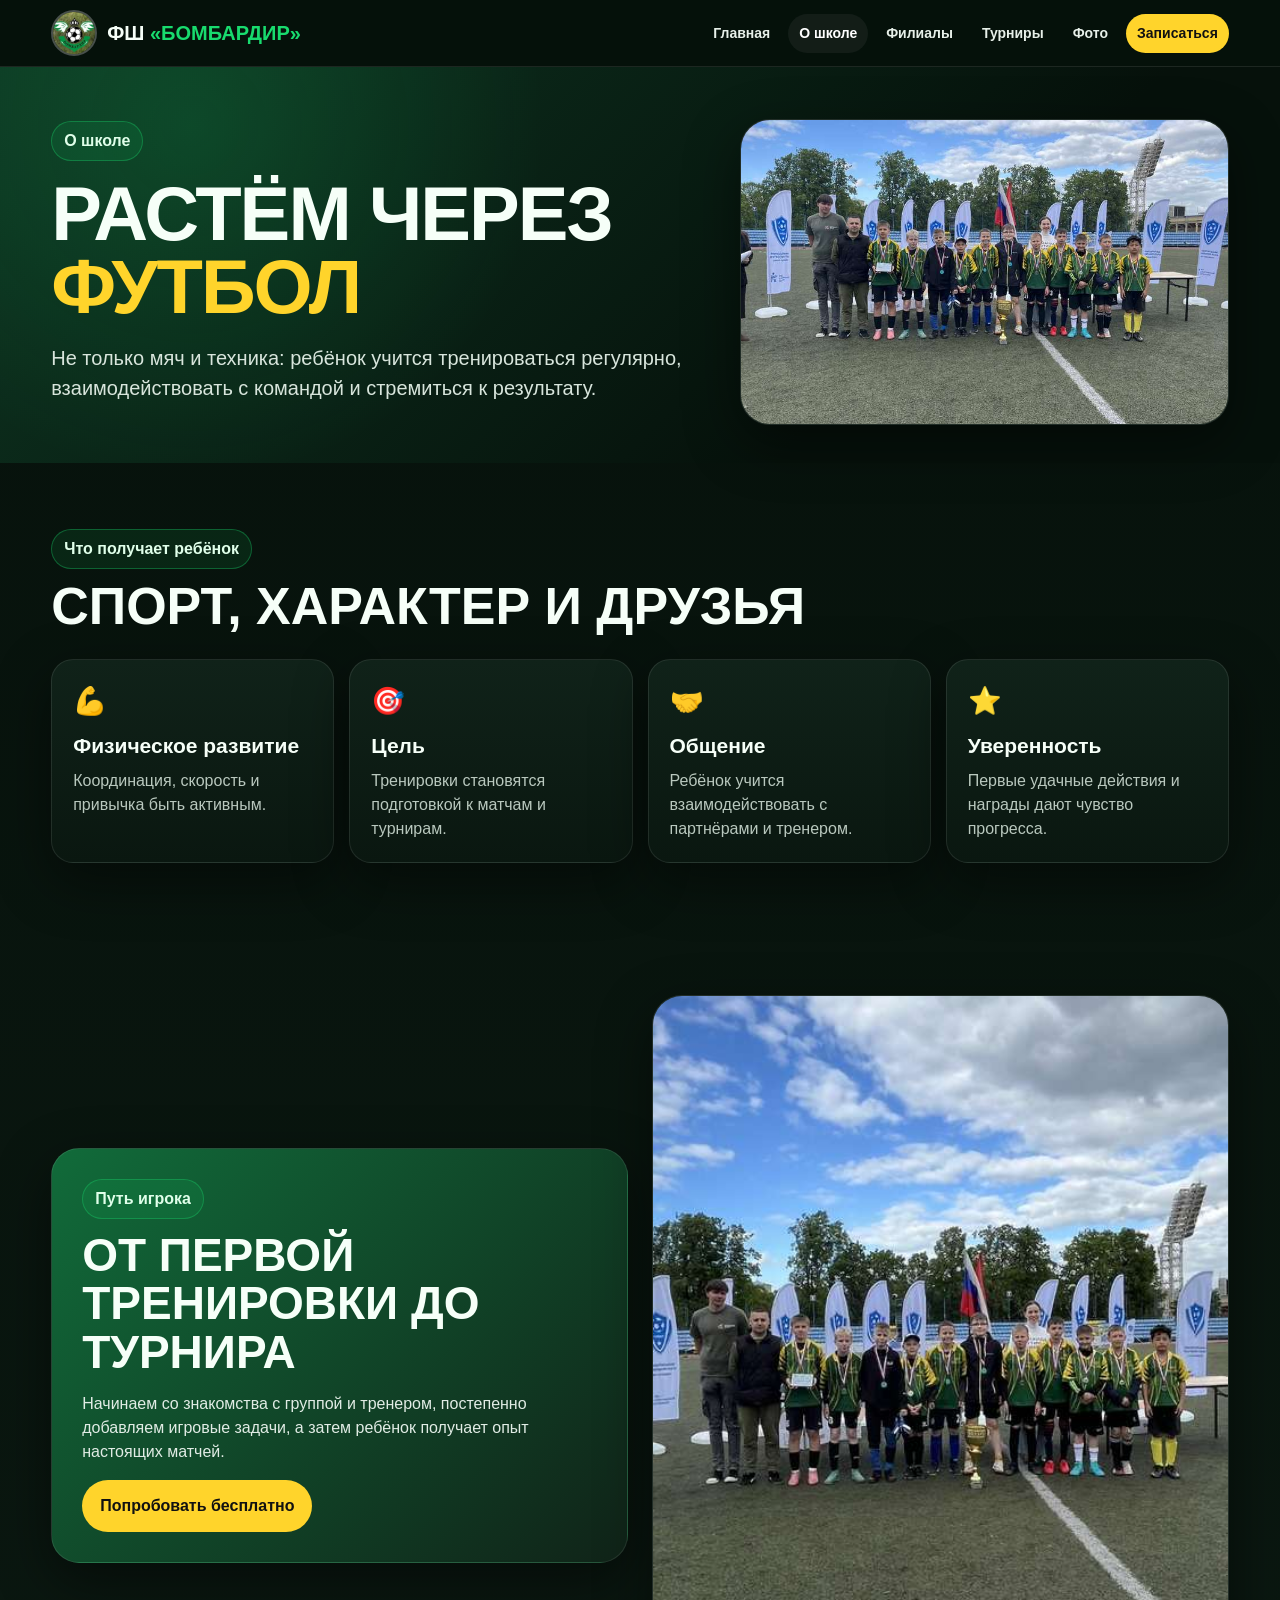
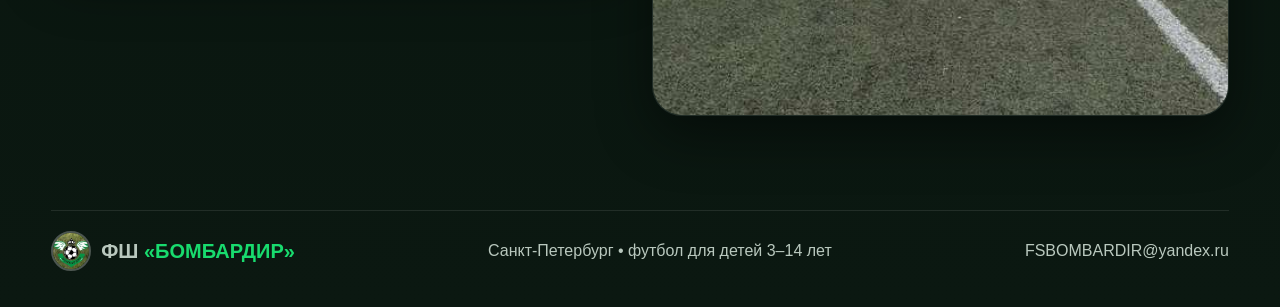
==== about.html @ 9c45136e "Add files via upload" ====
<!doctype html><html lang="ru"><head><meta charset="utf-8"><meta name="viewport" content="width=device-width,initial-scale=1"><title>О футбольной школе — ФШ «Бомбардир»</title><meta name="description" content="О футбольной школе «Бомбардир»: развитие детей, тренировки, команда и турниры."><link rel="stylesheet" href="style.css"></head><body><header class="top"><div class="wrap topin"><a class="brand" href="index.html"><img src="[data-uri]" alt="Логотип ФШ Бомбардир"><span>ФШ <b>«БОМБАРДИР»</b></span></a><nav class="nav"><a class="" href="index.html">Главная</a><a class="active " href="about.html">О школе</a><a class="" href="branches.html">Филиалы</a><a class="" href="tournaments.html">Турниры</a><a class="" href="gallery.html">Фото</a><a class="cta" href="trial.html">Записаться</a></nav></div></header><main><section class="pagehero"><div class="wrap pageheroGrid"><div><span class="eyebrow">О школе</span><h1>Растём через <span>футбол</span></h1><p class="lead">Не только мяч и техника: ребёнок учится тренироваться регулярно, взаимодействовать с командой и стремиться к результату.</p></div><div class="visual"><img src="[data-uri]" alt="Команда Бомбардир"></div></div></section><section class="wrap"><div class="sectionHead"><span class="tag">Что получает ребёнок</span><h2>Спорт, характер и друзья</h2></div><div class="cards"><div class="card"><div class="ico">💪</div><h3>Физическое развитие</h3><p>Координация, скорость и привычка быть активным.</p></div><div class="card"><div class="ico">🎯</div><h3>Цель</h3><p>Тренировки становятся подготовкой к матчам и турнирам.</p></div><div class="card"><div class="ico">🤝</div><h3>Общение</h3><p>Ребёнок учится взаимодействовать с партнёрами и тренером.</p></div><div class="card"><div class="ico">⭐</div><h3>Уверенность</h3><p>Первые удачные действия и награды дают чувство прогресса.</p></div></div></section><section class="wrap"><div class="split"><div class="copyBox"><span class="tag">Путь игрока</span><h3>От первой тренировки до турнира</h3><p>Начинаем со знакомства с группой и тренером, постепенно добавляем игровые задачи, а затем ребёнок получает опыт настоящих матчей.</p><a class="btn primary" href="trial.html">Попробовать бесплатно</a></div><div class="visual"><img src="[data-uri]" alt="Юные футболисты Бомбардир"></div></div></section></main><footer><div class="wrap foot"><a class="brand" href="index.html"><img src="[data-uri]" alt="Логотип"><span>ФШ <b>«БОМБАРДИР»</b></span></a><span>Санкт-Петербург • футбол для детей 3–14 лет</span><a href="mailto:FSBOMBARDIR@yandex.ru">FSBOMBARDIR@yandex.ru</a></div></footer></body></html>
---- style.css ----
:root{--bg:#06110b;--bg2:#0b1811;--card:#102219;--card2:#0d1d14;--line:#ffffff18;--g:#18db6e;--y:#ffd42b;--t:#f6fff8;--m:#b9c8be;--shadow:0 18px 55px #0007;--r:24px}
*{box-sizing:border-box}html{scroll-behavior:smooth}body{margin:0;background:linear-gradient(180deg,var(--bg),var(--bg2));color:var(--t);font:16px/1.5 Arial,sans-serif}a{color:inherit;text-decoration:none}img{display:block;width:100%}.wrap{width:min(1180px,92vw);margin:auto}
.top{position:sticky;top:0;z-index:30;background:#06110bf0;border-bottom:1px solid var(--line);backdrop-filter:blur(14px)}.topin{display:flex;align-items:center;gap:18px;padding:10px 0}.brand{display:flex;align-items:center;gap:10px;font-size:20px;font-weight:900;white-space:nowrap}.brand img{width:46px;height:46px;border-radius:50%;object-fit:cover;border:2px solid #fff4}.brand b{color:var(--g)}.nav{margin-left:auto;display:flex;gap:7px;align-items:center;overflow-x:auto;scrollbar-width:none}.nav::-webkit-scrollbar{display:none}.nav a{padding:9px 11px;border-radius:999px;white-space:nowrap;color:#e7f0e9;font-weight:700;font-size:14px}.nav a:hover,.nav a.active{background:#ffffff0e;color:#fff}.nav .cta{background:var(--y);color:#111}
.hero{position:relative;overflow:hidden;padding:64px 0 48px;background:radial-gradient(circle at 12% 18%,#18db6e2d,transparent 30%),radial-gradient(circle at 90% 8%,#ffd42b18,transparent 23%),linear-gradient(135deg,#0d3521,#06110b 68%)}.hero:after{content:"";position:absolute;inset:0;background:repeating-linear-gradient(120deg,transparent 0 52px,#fff04 52px 54px)}.heroGrid{position:relative;z-index:1;display:grid;grid-template-columns:1.05fr .95fr;gap:34px;align-items:center}.eyebrow,.tag{display:inline-block;padding:7px 12px;border:1px solid #18db6e55;background:#18db6e18;border-radius:999px;color:#e0ffea;font-weight:800}.hero h1,.pagehero h1{font-size:clamp(40px,6.2vw,76px);line-height:.95;letter-spacing:-2px;text-transform:uppercase;margin:17px 0}.hero h1 span,.pagehero h1 span{color:var(--y)}.lead{font-size:20px;color:#d8e5dc;max-width:720px}.actions{display:flex;gap:12px;flex-wrap:wrap;margin-top:25px}.btn{display:inline-flex;justify-content:center;align-items:center;padding:14px 18px;border-radius:999px;font-weight:900}.primary{background:var(--y);color:#111}.ghost{border:1px solid #ffffff32;background:#ffffff08}.visual{border-radius:30px;overflow:hidden;border:1px solid var(--line);box-shadow:var(--shadow);background:#0a1710}.visual img{aspect-ratio:4/5;object-fit:cover}.visual.wide img{aspect-ratio:16/10}
section{padding:66px 0}.sectionHead{margin-bottom:26px}h2{font-size:clamp(30px,4.2vw,52px);line-height:1.02;text-transform:uppercase;margin:11px 0 9px}.sub{color:var(--m);max-width:800px}.cards{display:grid;grid-template-columns:repeat(4,1fr);gap:15px}.card{padding:21px;border:1px solid var(--line);border-radius:22px;background:linear-gradient(180deg,var(--card),#0a1710);box-shadow:var(--shadow)}.card .ico{font-size:27px}.card h3{font-size:21px;margin:8px 0}.card p{color:var(--m);margin:0}.split{display:grid;grid-template-columns:1fr 1fr;gap:24px;align-items:center}.copyBox{padding:30px;border-radius:28px;border:1px solid var(--line);background:linear-gradient(135deg,#116b3a,#102318);box-shadow:var(--shadow)}.copyBox h3{font-size:clamp(29px,4vw,46px);line-height:1.05;text-transform:uppercase;margin:12px 0}.copyBox p,.copyBox li{color:#e1ece5}
.pagehero{padding:52px 0 38px;background:radial-gradient(circle at 15% 15%,#18db6e28,transparent 31%),linear-gradient(135deg,#0d3521,#06110b 70%)}.pageheroGrid{display:grid;grid-template-columns:1.15fr .85fr;gap:28px;align-items:center}.pagehero .visual img{aspect-ratio:16/10;object-fit:cover}.grid2{display:grid;grid-template-columns:repeat(2,1fr);gap:16px}.grid3{display:grid;grid-template-columns:repeat(3,1fr);gap:16px}.branch{padding:22px;border-radius:20px;border:1px solid var(--line);border-left:5px solid var(--g);background:var(--card2);box-shadow:var(--shadow)}.branch h3{font-size:23px;margin:0 0 6px}.branch p{color:var(--m);margin:5px 0}.branch a{color:#fff;font-weight:800}.photo{overflow:hidden;border:1px solid var(--line);border-radius:22px;background:#0a1710;box-shadow:var(--shadow)}.photo img{aspect-ratio:4/5;object-fit:cover}.photo.landscape img{aspect-ratio:16/10}.photo .cap{padding:13px 15px;font-weight:800;color:#dce9e0}.steps{counter-reset:step;display:grid;grid-template-columns:repeat(3,1fr);gap:15px}.step{counter-increment:step;padding:23px;border-radius:22px;background:var(--card);border:1px solid var(--line)}.step:before{content:counter(step);display:grid;place-items:center;width:36px;height:36px;border-radius:50%;background:var(--y);color:#111;font-weight:900;margin-bottom:13px}.step h3{margin:0 0 7px}.step p{margin:0;color:var(--m)}
.notice{padding:20px 22px;border-radius:18px;background:#ffd42b12;border:1px solid #ffd42b45;color:#fff0aa}.trial{display:grid;grid-template-columns:1.05fr .95fr;gap:24px;padding:34px;border-radius:30px;background:linear-gradient(135deg,#106c39,#102318);border:1px solid var(--line);box-shadow:var(--shadow)}.trial h2{margin-top:10px}.form{display:grid;grid-template-columns:1fr 1fr;gap:10px}.form input,.form select,.form textarea{width:100%;padding:14px;border:0;border-radius:12px;font:inherit}.form textarea{min-height:96px;resize:vertical}.full{grid-column:1/-1}.form button{border:0;cursor:pointer}.contactLine{display:flex;gap:12px;flex-wrap:wrap;margin-top:16px}.contactChip{padding:10px 13px;border-radius:999px;border:1px solid #ffffff28;background:#ffffff08}footer{padding:28px 0 36px;color:var(--m)}.foot{border-top:1px solid var(--line);padding-top:20px;display:flex;justify-content:space-between;align-items:center;gap:14px;flex-wrap:wrap}.foot .brand img{width:40px;height:40px}
@media(max-width:900px){.heroGrid,.pageheroGrid,.split,.trial{grid-template-columns:1fr}.cards{grid-template-columns:repeat(2,1fr)}.grid3,.steps{grid-template-columns:repeat(2,1fr)}.topin{align-items:flex-start}.nav{padding-bottom:3px}.brand span{display:none}}@media(max-width:620px){.cards,.grid2,.grid3,.steps,.form{grid-template-columns:1fr}.full{grid-column:auto}.hero,.pagehero{padding-top:42px}.hero h1,.pagehero h1{letter-spacing:-1px}.topin{gap:9px}.brand img{width:42px;height:42px}.nav a{font-size:13px;padding:8px 9px}}
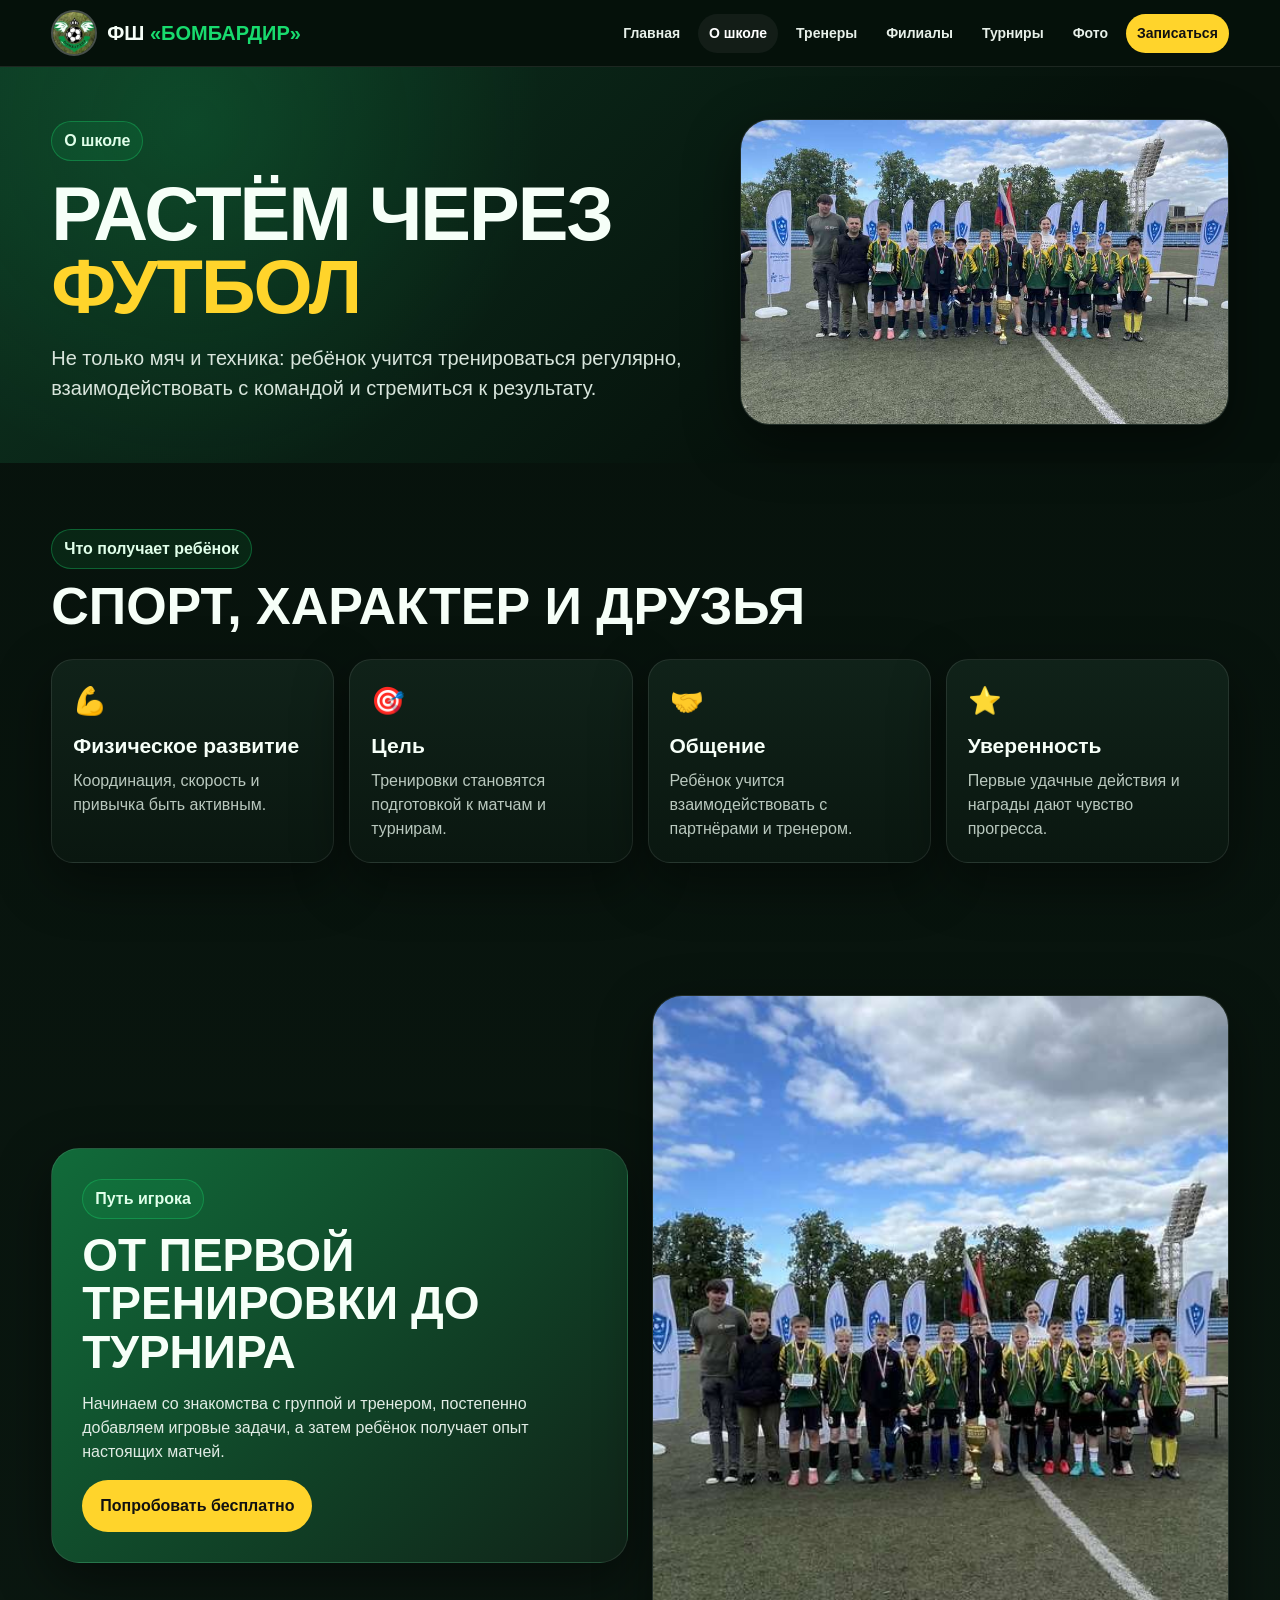
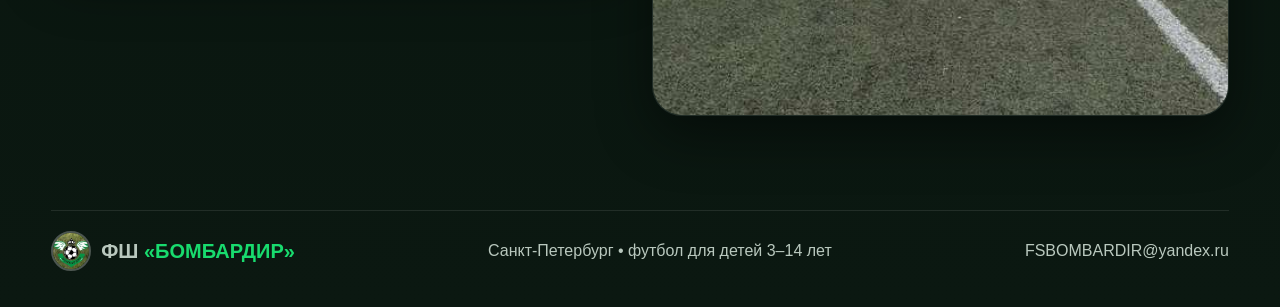
==== commit f7036d3e: "Add files via upload" ====
--- a/about.html
+++ b/about.html
@@ -1 +1 @@
-<!doctype html><html lang="ru"><head><meta charset="utf-8"><meta name="viewport" content="width=device-width,initial-scale=1"><title>О футбольной школе — ФШ «Бомбардир»</title><meta name="description" content="О футбольной школе «Бомбардир»: развитие детей, тренировки, команда и турниры."><link rel="stylesheet" href="style.css"></head><body><header class="top"><div class="wrap topin"><a class="brand" href="index.html"><img src="[data-uri]" alt="Логотип ФШ Бомбардир"><span>ФШ <b>«БОМБАРДИР»</b></span></a><nav class="nav"><a class="" href="index.html">Главная</a><a class="active " href="about.html">О школе</a><a class="" href="branches.html">Филиалы</a><a class="" href="tournaments.html">Турниры</a><a class="" href="gallery.html">Фото</a><a class="cta" href="trial.html">Записаться</a></nav></div></header><main><section class="pagehero"><div class="wrap pageheroGrid"><div><span class="eyebrow">О школе</span><h1>Растём через <span>футбол</span></h1><p class="lead">Не только мяч и техника: ребёнок учится тренироваться регулярно, взаимодействовать с командой и стремиться к результату.</p></div><div class="visual"><img src="[data-uri]" alt="Команда Бомбардир"></div></div></section><section class="wrap"><div class="sectionHead"><span class="tag">Что получает ребёнок</span><h2>Спорт, характер и друзья</h2></div><div class="cards"><div class="card"><div class="ico">💪</div><h3>Физическое развитие</h3><p>Координация, скорость и привычка быть активным.</p></div><div class="card"><div class="ico">🎯</div><h3>Цель</h3><p>Тренировки становятся подготовкой к матчам и турнирам.</p></div><div class="card"><div class="ico">🤝</div><h3>Общение</h3><p>Ребёнок учится взаимодействовать с партнёрами и тренером.</p></div><div class="card"><div class="ico">⭐</div><h3>Уверенность</h3><p>Первые удачные действия и награды дают чувство прогресса.</p></div></div></section><section class="wrap"><div class="split"><div class="copyBox"><span class="tag">Путь игрока</span><h3>От первой тренировки до турнира</h3><p>Начинаем со знакомства с группой и тренером, постепенно добавляем игровые задачи, а затем ребёнок получает опыт настоящих матчей.</p><a class="btn primary" href="trial.html">Попробовать бесплатно</a></div><div class="visual"><img src="[data-uri]" alt="Юные футболисты Бомбардир"></div></div></section></main><footer><div class="wrap foot"><a class="brand" href="index.html"><img src="[data-uri]" alt="Логотип"><span>ФШ <b>«БОМБАРДИР»</b></span></a><span>Санкт-Петербург • футбол для детей 3–14 лет</span><a href="mailto:FSBOMBARDIR@yandex.ru">FSBOMBARDIR@yandex.ru</a></div></footer></body></html>+<!doctype html><html lang="ru"><head><meta charset="utf-8"><meta name="viewport" content="width=device-width,initial-scale=1"><title>О футбольной школе — ФШ «Бомбардир»</title><meta name="description" content="О футбольной школе «Бомбардир»: развитие детей, тренировки, команда и турниры."><link rel="stylesheet" href="style.css"></head><body><header class="top"><div class="wrap topin"><a class="brand" href="index.html"><img src="[data-uri]" alt="Логотип ФШ Бомбардир"><span>ФШ <b>«БОМБАРДИР»</b></span></a><nav class="nav"><a class="" href="index.html">Главная</a><a class="active " href="about.html">О школе</a><a class="" href="coaches.html">Тренеры</a><a class="" href="branches.html">Филиалы</a><a class="" href="tournaments.html">Турниры</a><a class="" href="gallery.html">Фото</a><a class="cta" href="trial.html">Записаться</a></nav></div></header><main><section class="pagehero"><div class="wrap pageheroGrid"><div><span class="eyebrow">О школе</span><h1>Растём через <span>футбол</span></h1><p class="lead">Не только мяч и техника: ребёнок учится тренироваться регулярно, взаимодействовать с командой и стремиться к результату.</p></div><div class="visual"><img src="[data-uri]